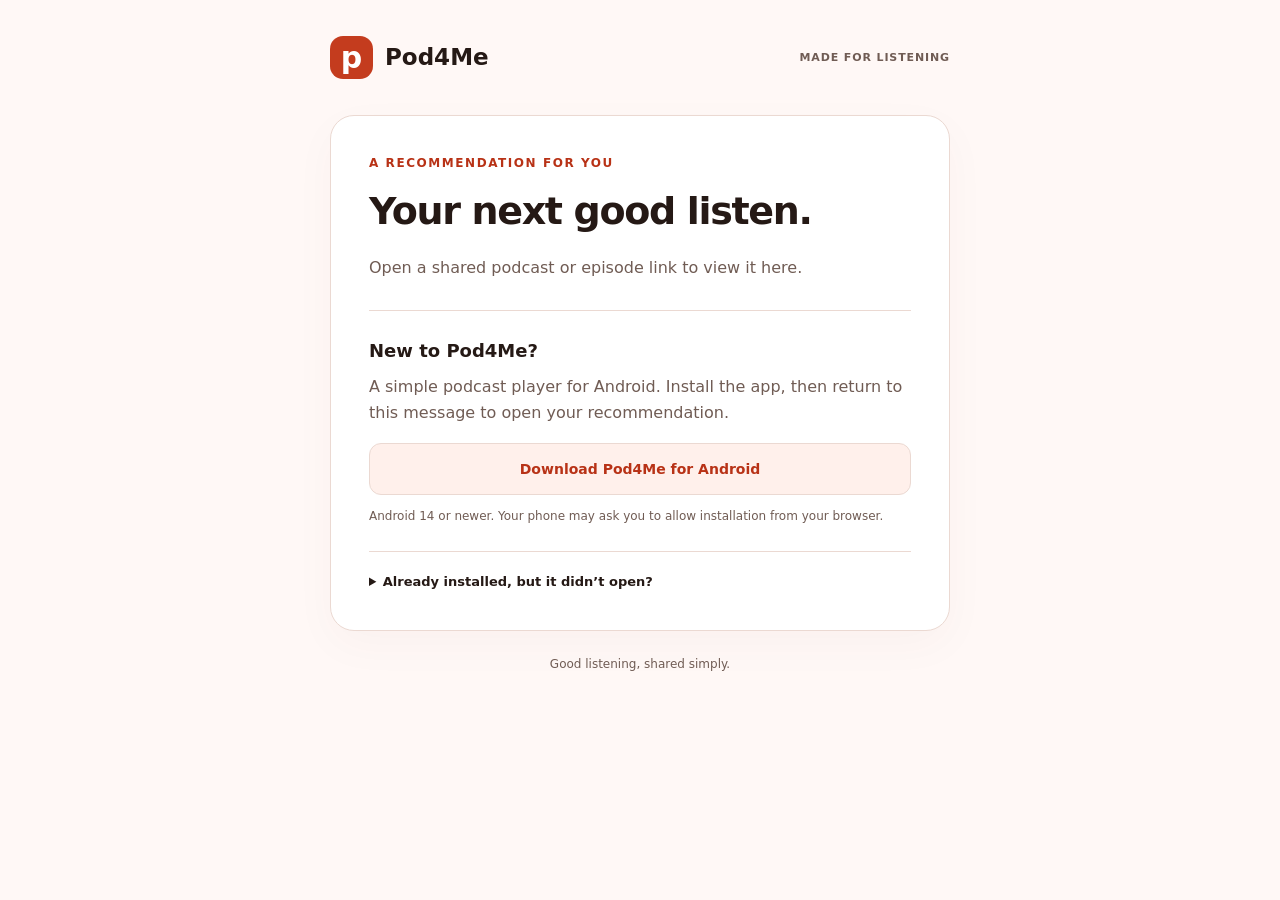
==== website/index.html @ a7a9b943 "Release 1.0.11 with HTTPS sharing and redesigned Info screens Add latest-refresh highlighting, compa" ====
<!doctype html>
<html lang="en">
<head>
  <meta charset="utf-8">
  <meta name="viewport" content="width=device-width, initial-scale=1">
  <meta name="referrer" content="no-referrer">
  <meta http-equiv="Content-Security-Policy" content="default-src 'none'; script-src 'self'; style-src 'self'; img-src 'self' data:; connect-src 'none'; base-uri 'none'; form-action 'none'">
  <meta name="description" content="Someone has a podcast for you. Open it in Pod4Me and choose what to listen to next.">
  <meta name="theme-color" content="#C43C1E">
  <title>A recommendation for you · Pod4Me</title>
  <link rel="stylesheet" href="style.css">
  <script src="link.js" defer></script>
  <script src="page.js" defer></script>
</head>
<body>
  <main>
    <header><span class="mark" aria-hidden="true">p</span><span>Pod4Me</span><span class="badge">Made for listening</span></header>
    <section class="card" aria-labelledby="title">
      <p class="eyebrow" id="kind">A recommendation for you</p>
      <h1 id="title">Your next good listen.</h1>
      <p class="description" id="description">Open a shared podcast or episode link to view it here.</p>
      <div id="recommendation" hidden>
        <p class="source" id="source"></p>
        <a class="primary" id="open-app">Open in Pod4Me <span aria-hidden="true">↗</span></a>
        <p class="hint">You choose whether to subscribe or download in the app.</p>
      </div>
      <p id="error" class="error" role="alert" hidden></p>
      <noscript><p>Enable JavaScript to use the Open in Pod4Me button. You can also paste this page’s full address into Pod4Me → Feeds → Open shared message.</p></noscript>
      <div class="install" id="install">
        <h2>New to Pod4Me?</h2>
        <p>A simple podcast player for Android. Install the app, then return to this message to open your recommendation.</p>
        <a class="secondary" href="@@APK_DOWNLOAD_URL@@">Download Pod4Me for Android</a>
        <p class="hint">Android 14 or newer. Your phone may ask you to allow installation from your browser.</p>
      </div>
      <details>
        <summary>Already installed, but it didn’t open?</summary>
        <p>Try opening this page in Chrome or your phone’s browser, then tap <strong>Open in Pod4Me</strong> again.</p>
        <p>If necessary, copy this page’s full address and use <strong>Pod4Me → Feeds → Open shared message → Paste → Open</strong>.</p>
      </details>
    </section>
    <footer>Good listening, shared simply.</footer>
  </main>
</body>
</html>
---- website/style.css ----
:root { color-scheme: light dark; --bg:#fff8f6; --surface:#fff; --text:#251915; --muted:#705c54; --accent:#b83216; --border:#ebd9d2; --soft:#fff0eb; }
* { box-sizing:border-box; }
body { margin:0; background:var(--bg); color:var(--text); font-family:system-ui,-apple-system,BlinkMacSystemFont,"Segoe UI",sans-serif; line-height:1.6; }
main { max-width:660px; padding:36px 20px 24px; margin:auto; }
header { display:flex; align-items:center; gap:12px; font-size:23px; font-weight:750; margin-bottom:36px; }
.mark { background:#c43c1e; color:white; font-size:30px; font-weight:800; border-radius:13px; width:43px; height:43px; display:grid; place-items:center; line-height:1; }
.badge { margin-left:auto; font-size:11px; text-transform:uppercase; letter-spacing:.08em; font-weight:600; color:var(--muted); }
.card { background:var(--surface); border:1px solid var(--border); padding:38px; border-radius:24px; box-shadow:0 14px 45px #51200708; }
.eyebrow { margin:0 0 16px; font-size:12px; letter-spacing:.13em; text-transform:uppercase; color:var(--accent); font-weight:750; }
h1 { font-size:clamp(27px,5vw,38px); line-height:1.2; letter-spacing:-.035em; margin:0 0 20px; overflow-wrap:anywhere; }
h2 { font-size:18px; margin:0 0 8px; }
p { margin:0 0 18px; }
.description,.install p { color:var(--muted); }
.source { color:var(--muted); overflow-wrap:anywhere; font-size:13px; }
a { color:var(--accent); }
.primary,.secondary { display:flex; align-items:center; justify-content:center; gap:14px; text-decoration:none; font-weight:700; min-height:52px; border-radius:12px; padding:13px 16px; text-align:center; }
.primary { background:var(--accent); color:white; margin-top:24px; }
.primary:hover { filter:brightness(.92); }
.secondary { border:1px solid var(--border); background:var(--soft); font-size:14px; }
.hint { font-size:12px; color:var(--muted); margin:12px 0 0; }
.install { border-top:1px solid var(--border); margin-top:30px; padding-top:26px; }
details { border-top:1px solid var(--border); margin-top:24px; padding-top:20px; font-size:13px; color:var(--muted); }
summary { cursor:pointer; color:var(--text); font-weight:600; }
details p { margin-top:14px; margin-bottom:0; }
.error { color:#a51b13; padding:14px; background:var(--soft); border-radius:10px; }
footer { text-align:center; color:var(--muted); font-size:12px; padding:24px 0; }
:focus-visible { outline:3px solid var(--accent); outline-offset:4px; }
[hidden] { display:none !important; }
@media(max-width:420px) { main { padding:20px 14px; } header { margin-bottom:24px; } .badge { display:none; } .card { padding:26px 22px; border-radius:18px; } }
@media(prefers-color-scheme:dark) { :root { --bg:#1c110e; --surface:#251915; --text:#f0ded7; --muted:#cfb5aa; --accent:#ffb4a1; --border:#58423b; --soft:#352723; } .primary { color:#3e0800; } .error { color:#ffb4a1; } }
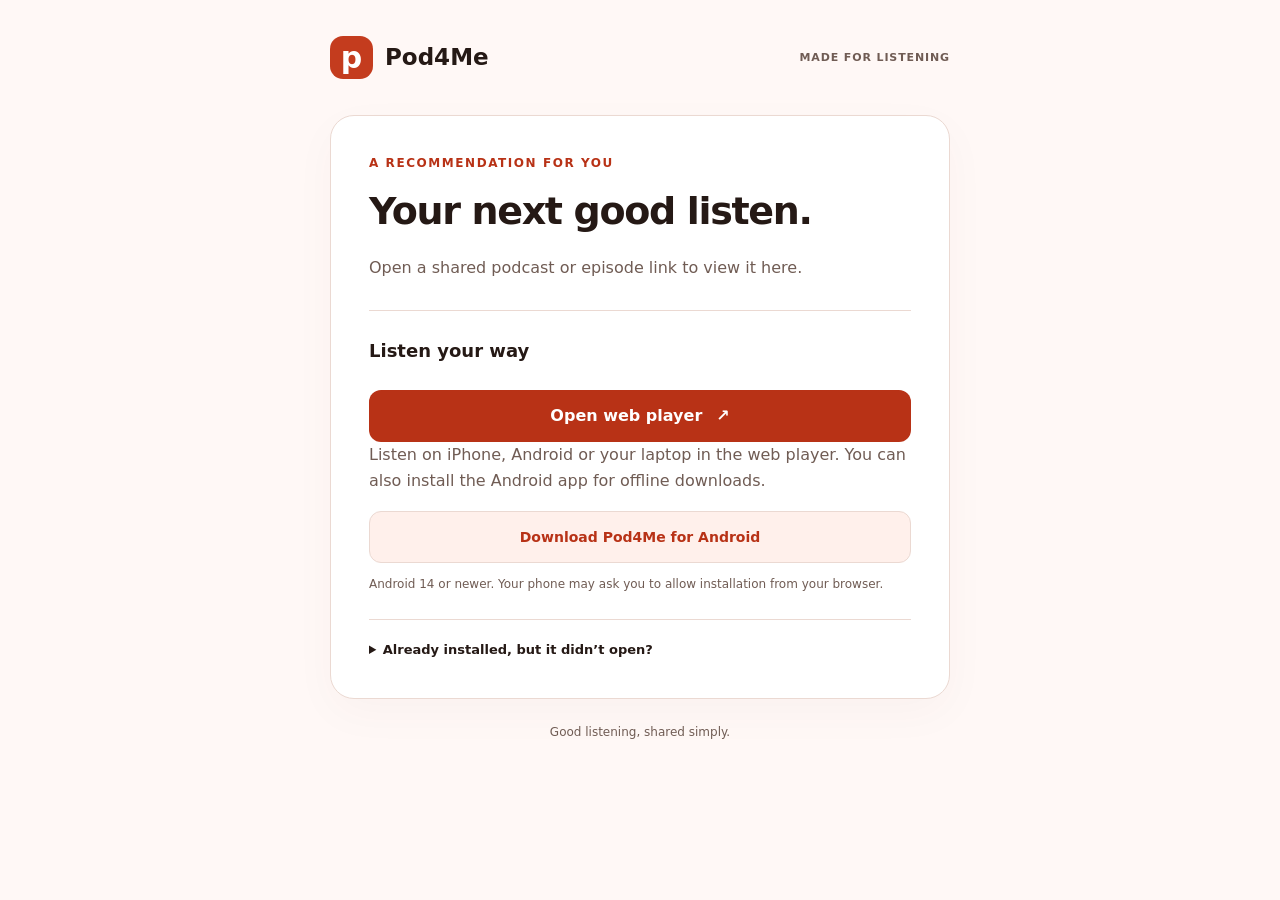
==== commit 350bd044: "Add independent web podcast app and Cloudflare deployment" ====
--- a/website/index.html
+++ b/website/index.html
@@ -21,14 +21,15 @@
       <p class="description" id="description">Open a shared podcast or episode link to view it here.</p>
       <div id="recommendation" hidden>
         <p class="source" id="source"></p>
-        <a class="primary" id="open-app">Open in Pod4Me <span aria-hidden="true">↗</span></a>
-        <p class="hint">You choose whether to subscribe or download in the app.</p>
+        <a class="primary" id="open-app">Open Android app <span aria-hidden="true">↗</span></a>
+        <p class="hint">You choose whether to subscribe or play.</p>
       </div>
       <p id="error" class="error" role="alert" hidden></p>
       <noscript><p>Enable JavaScript to use the Open in Pod4Me button. You can also paste this page’s full address into Pod4Me → Feeds → Open shared message.</p></noscript>
       <div class="install" id="install">
-        <h2>New to Pod4Me?</h2>
-        <p>A simple podcast player for Android. Install the app, then return to this message to open your recommendation.</p>
+        <h2>Listen your way</h2>
+        <a class="primary" id="open-web" href="/app/">Open web player <span aria-hidden="true">↗</span></a>
+        <p>Listen on iPhone, Android or your laptop in the web player. You can also install the Android app for offline downloads.</p>
         <a class="secondary" href="@@APK_DOWNLOAD_URL@@">Download Pod4Me for Android</a>
         <p class="hint">Android 14 or newer. Your phone may ask you to allow installation from your browser.</p>
       </div>
